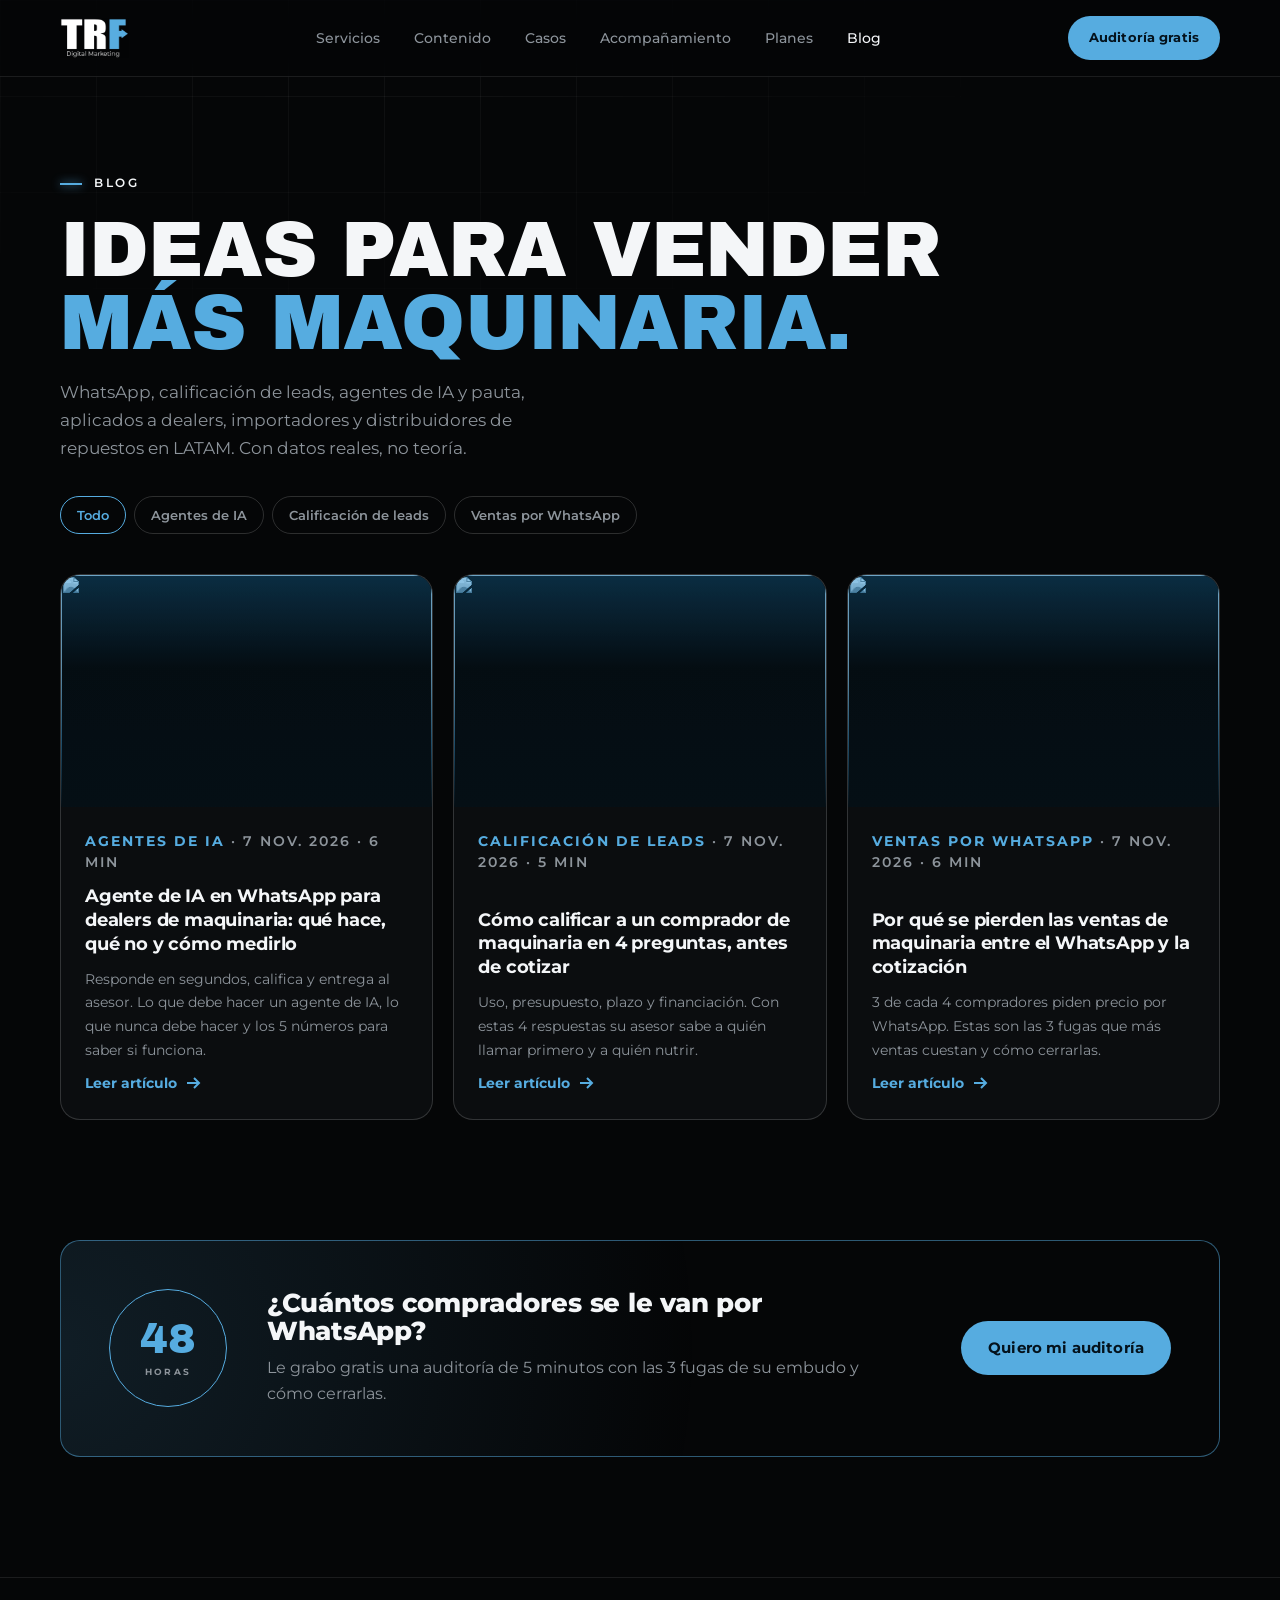
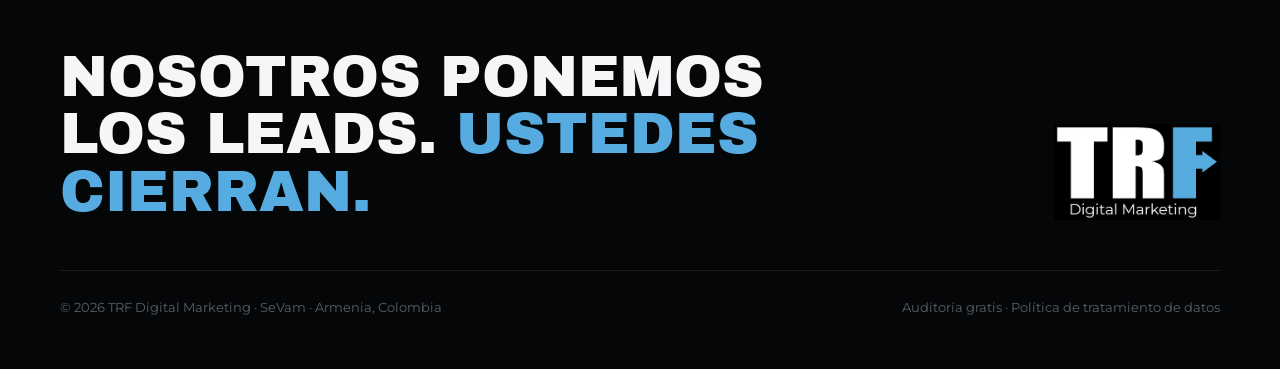
==== blog/index.html @ b4377247 "Lanzamiento web TRF Digital Marketing Sitio estático: inicio (servicios, contenido, casos, acompañam" ====
<!doctype html>
<html lang="es">
<head>
<meta charset="utf-8">
<meta name="viewport" content="width=device-width, initial-scale=1">
<meta name="color-scheme" content="dark">
<title>Blog · TRF Digital Marketing</title>
<meta name="description" content="Ideas prácticas para vender más maquinaria pesada, montacargas y repuestos en LATAM: WhatsApp, calificación de leads, agentes de IA, Meta y Google Ads.">
<meta property="og:title" content="Blog · TRF Digital Marketing">
<meta property="og:type" content="website">
<link rel="icon" href="../assets/logo-trf.png">
<link rel="preconnect" href="https://fonts.googleapis.com">
<link rel="preconnect" href="https://fonts.gstatic.com" crossorigin>
<link href="https://fonts.googleapis.com/css2?family=Archivo+Black&family=Montserrat:wght@400;500;600;700;800&display=swap" rel="stylesheet">
<link rel="stylesheet" href="../assets/site.css">
</head>
<body>

<header class="nav">
  <div class="wrap">
    <a class="logo" href="../" aria-label="TRF Digital Marketing, inicio"><img src="../assets/logo-trf.png" alt="TRF Digital Marketing" width="69" height="40"></a>
    <nav aria-label="Principal">
      <a href="../#servicios">Servicios</a><a href="../#contenido">Contenido</a><a href="../#casos">Casos</a><a href="../#acompanamiento">Acompañamiento</a><a href="../#planes">Planes</a><a href="./" aria-current="page" style="color:var(--ink)">Blog</a>
    </nav>
    <a class="btn btn-b" href="../#auditoria">Auditoría gratis</a>
  </div>
</header>

<main>
  <section class="page-head">
    <div class="wrap">
      <span class="eyebrow">Blog</span>
      <h1 class="display">Ideas para vender<br><span class="b">más maquinaria.</span></h1>
      <p class="lead">WhatsApp, calificación de leads, agentes de IA y pauta, aplicados a dealers, importadores y distribuidores de repuestos en LATAM. Con datos reales, no teoría.</p>
      <div class="pills" id="pills" role="group" aria-label="Filtrar por categoría"></div>
    </div>
  </section>
  <section style="padding-top:0">
    <div class="wrap">
      <div class="posts" id="posts-list" style="margin-top:0"><noscript><p class="empty">Active JavaScript para ver el listado.</p></noscript></div>
    </div>
  </section>
  <section style="padding-top:0">
    <div class="wrap">
      <div class="guar">
        <div class="seal">48<small>HORAS</small></div>
        <div><h3>¿Cuántos compradores se le van por WhatsApp?</h3><p>Le grabo gratis una auditoría de 5 minutos con las 3 fugas de su embudo y cómo cerrarlas.</p></div>
        <a class="btn btn-b" href="../#auditoria">Quiero mi auditoría</a>
      </div>
    </div>
  </section>
</main>

<footer class="foot">
  <div class="wrap">
    <div class="foot-top">
      <p class="claim">Nosotros ponemos los leads. <span class="b">Ustedes cierran.</span></p>
      <a class="foot-logo" href="../"><img src="../assets/logo-trf.png" alt="TRF Digital Marketing" width="166" height="96" loading="lazy"></a>
    </div>
    <div class="foot-bottom">
      <span>© 2026 TRF Digital Marketing · SeVam · Armenia, Colombia</span>
      <span><a href="../#auditoria">Auditoría gratis</a> · <a href="../#politica">Política de tratamiento de datos</a></span>
    </div>
  </div>
</footer>
<a class="btn btn-b sticky" href="../#auditoria">Auditoría gratis en 48 h</a>

<script src="../assets/posts.js"></script>
<script>
(function () {
  var list = document.getElementById("posts-list"), pills = document.getElementById("pills");
  var cats = ["Todo"].concat(TRF_POSTS.map(function (p) { return p.categoria; }).filter(function (c, i, a) { return a.indexOf(c) === i; }));
  var actual = new URLSearchParams(location.search).get("categoria") || "Todo";
  function pintar() {
    trfTarjetas(list, "", { categoria: actual === "Todo" ? "" : actual });
    pills.querySelectorAll("button").forEach(function (b) { b.setAttribute("aria-pressed", b.dataset.cat === actual ? "true" : "false"); });
  }
  cats.forEach(function (c) {
    var b = document.createElement("button"); b.type = "button"; b.textContent = c; b.dataset.cat = c;
    b.addEventListener("click", function () { actual = c; pintar(); });
    pills.appendChild(b);
  });
  pintar();
})();
</script>
</body>
</html>
---- assets/site.css ----
/* TRF Digital Marketing — estilos compartidos (inicio y blog) */
:root{
  --bg:#050607; --bg2:#0B0D0F; --glass:rgba(255,255,255,.035); --glass-2:rgba(255,255,255,.06);
  --line:rgba(255,255,255,.09); --line-2:rgba(255,255,255,.16);
  --ink:#F4F6F8; --muted:#8D949B; --dim:#59606A;
  --b:#56ACE0; --b2:#8FD0F7; --b-ink:#04121C; --b-glow:rgba(86,172,224,.28); --b-soft:rgba(86,172,224,.10);
  --max:1200px; --r:20px;
  --display:"Archivo Black",Impact,sans-serif; --font:Montserrat,system-ui,sans-serif;
}
*{box-sizing:border-box}
html{scroll-behavior:smooth;background:var(--bg)}
body{margin:0;background:var(--bg);color:var(--ink);font:400 16px/1.65 var(--font);-webkit-font-smoothing:antialiased;overflow-x:hidden}
body::before{content:"";position:fixed;inset:0;pointer-events:none;z-index:0;
  background-image:linear-gradient(var(--line) 1px,transparent 1px),linear-gradient(90deg,var(--line) 1px,transparent 1px);
  background-size:96px 96px;-webkit-mask-image:radial-gradient(ellipse 70% 55% at 30% 0%,#000 20%,transparent 75%);mask-image:radial-gradient(ellipse 70% 55% at 30% 0%,#000 20%,transparent 75%);opacity:.5}
header,main,footer{position:relative;z-index:1}
h1,h2,h3,h4{margin:0;line-height:1.05;letter-spacing:-.01em}
p{margin:0}
a{color:inherit;text-decoration:none}
img{max-width:100%;display:block}
.wrap{max-width:var(--max);margin:0 auto;padding:0 20px}
section{padding:120px 0}
.b{color:var(--b)} .g{color:var(--dim)}
.display{font-family:var(--display);font-weight:400;text-transform:uppercase;letter-spacing:-.01em;line-height:.95}
.eyebrow{display:inline-flex;align-items:center;gap:12px;font:600 .72rem/1 var(--font);letter-spacing:.22em;text-transform:uppercase;color:var(--ink)}
.eyebrow::before{content:"";width:22px;height:2px;background:var(--b);box-shadow:0 0 10px var(--b)}
h2.title{font:800 clamp(2.1rem,4.2vw,3.4rem)/1.05 var(--font);letter-spacing:-.03em;margin-top:18px}
.lead{color:var(--muted);font-size:1.05rem;max-width:520px}
.btn{display:inline-flex;align-items:center;gap:10px;min-height:54px;padding:0 26px;border-radius:999px;font:700 .92rem/1 var(--font);letter-spacing:.01em;cursor:pointer;border:1px solid transparent;transition:transform .2s,box-shadow .2s,background .2s,color .2s,border-color .2s}
.btn-b{background:var(--b);color:var(--b-ink)}
.btn-b:hover{transform:translateY(-2px);box-shadow:0 12px 36px var(--b-glow);background:var(--b2)}
.btn-line{border-color:var(--line-2);color:var(--ink)}
.btn-line:hover{border-color:var(--b);color:var(--b)}
.arrow{width:16px;height:16px;flex:none}
:focus-visible{outline:2px solid var(--b);outline-offset:3px}

/* nav */
.nav{position:sticky;top:0;z-index:40;backdrop-filter:blur(16px);-webkit-backdrop-filter:blur(16px);background:rgba(5,6,7,.72);border-bottom:1px solid var(--line)}
.nav .wrap{height:76px;display:flex;align-items:center;justify-content:space-between;gap:24px}
.logo img{height:40px;width:auto;mix-blend-mode:screen}
.nav nav{display:flex;gap:34px;font-size:.86rem;font-weight:500;color:var(--muted)}
.nav nav a:hover{color:var(--ink)}
.nav .btn{min-height:44px;padding:0 20px;font-size:.84rem}

/* hero */
.hero{position:relative;min-height:calc(100vh - 76px);display:flex;align-items:center;padding:80px 0 90px;overflow:hidden}
.hero-photo{position:absolute;inset:0 0 0 38%;z-index:0}
.hero-photo img{width:100%;height:100%;object-fit:cover;object-position:62% 60%;filter:grayscale(1) contrast(1.15) brightness(.8)}
.hero-photo::before{content:"";position:absolute;inset:0;background:var(--b);mix-blend-mode:color;opacity:.6;z-index:1}
.hero-photo::after{z-index:2}
.hero-photo::after{content:"";position:absolute;inset:0;background:linear-gradient(90deg,var(--bg) 0%,rgba(5,6,7,.85) 22%,rgba(5,6,7,.25) 60%,rgba(5,6,7,.55) 100%),linear-gradient(0deg,var(--bg) 0%,transparent 35%)}
.hero .wrap{position:relative;z-index:1;width:100%}
.hero h1{font-size:clamp(2.5rem,5.4vw,5rem);margin:26px 0 30px;max-width:980px}
.hero h1 .b{text-shadow:0 0 40px rgba(86,172,224,.25)}
.hero .lead{max-width:540px;font-size:1.08rem;color:#A9B0B6}
.ctas{display:flex;flex-wrap:wrap;gap:12px;margin-top:34px;align-items:center}
.hero-cards{position:absolute;right:20px;bottom:0;display:grid;gap:12px;width:300px}
.glass{background:rgba(12,14,16,.72);border:1px solid var(--line-2);border-radius:18px;backdrop-filter:blur(14px);-webkit-backdrop-filter:blur(14px)}
.chat{padding:16px;display:grid;gap:8px;font-size:.78rem}
.chat-head{display:flex;align-items:center;gap:10px;padding-bottom:10px;border-bottom:1px solid var(--line)}
.dot-live{width:8px;height:8px;border-radius:50%;background:#3DDC84;box-shadow:0 0 10px #3DDC84}
.chat-head b{font-size:.8rem} .chat-head small{color:var(--muted);margin-left:auto;font-size:.68rem}
.msg{max-width:88%;padding:8px 11px;border-radius:12px;line-height:1.4}
.msg.in{background:#1A1D20;justify-self:start;border-bottom-left-radius:4px}
.msg.out{background:#0F2A3B;color:#DDF0FC;justify-self:end;border-bottom-right-radius:4px}
.js .msg,.js .score{opacity:0;transform:translateY(6px);transition:opacity .45s,transform .45s}
.js .msg.show,.js .score.show{opacity:1;transform:none}
.score{display:flex;justify-content:space-between;align-items:center;padding:12px 14px;border-radius:12px;background:var(--b);color:var(--b-ink);font-weight:700;font-size:.72rem;letter-spacing:.06em}
.score b{font:400 1.3rem/1 var(--display)}
.scroll-hint{position:absolute;left:50%;bottom:22px;transform:translateX(-50%);font-size:.68rem;letter-spacing:.24em;color:var(--dim);z-index:1}

/* ticker */
.ticker{border-top:1px solid var(--line);border-bottom:1px solid var(--line);overflow:hidden;padding:22px 0;background:var(--bg)}
.ticker-track{display:flex;gap:48px;width:max-content;animation:tick 40s linear infinite;font:400 1.05rem/1 var(--display);text-transform:uppercase;color:var(--dim);white-space:nowrap}
.ticker-track span{display:inline-flex;align-items:center;gap:48px}
.ticker-track span::after{content:"";width:8px;height:8px;background:var(--b);transform:rotate(45deg)}
@keyframes tick{to{transform:translateX(-50%)}}

/* stats */
.stats{display:grid;grid-template-columns:repeat(4,1fr);border-left:1px solid var(--line)}
.stat{padding:38px 28px;border-right:1px solid var(--line)}
.stat b{display:block;font:400 clamp(2.4rem,4.4vw,3.6rem)/1 var(--display);color:var(--ink)}
.stat b em{font-style:normal;color:var(--b)}
.stat>span{display:block;margin-top:14px;color:var(--muted);font-size:.9rem;max-width:220px}
.stat b{white-space:nowrap}
.stat small{display:block;margin-top:6px;color:var(--dim);font-size:.72rem;letter-spacing:.08em;text-transform:uppercase}

/* deal */
.deal{display:grid;grid-template-columns:1fr auto 1fr;gap:0;align-items:stretch;margin-top:60px}
.side{padding:44px 40px;border:1px solid var(--line-2);border-radius:var(--r);background:var(--glass)}
.side.us{background:linear-gradient(160deg,rgba(86,172,224,.14),rgba(86,172,224,.02) 60%);border-color:rgba(86,172,224,.45)}
.side .who{font:400 clamp(2rem,3.6vw,2.8rem)/1 var(--display);text-transform:uppercase}
.side.us .who{color:var(--b)}
.side p.sub{color:var(--muted);margin:10px 0 26px}
.side ol{list-style:none;margin:0;padding:0;counter-reset:s}
.side li{display:flex;gap:16px;align-items:baseline;padding:14px 0;border-top:1px solid var(--line);font-weight:500}
.side li::before{counter-increment:s;content:"0" counter(s);font:700 .78rem var(--font);color:var(--b);min-width:22px}
.side li span{color:var(--muted);font-weight:400;font-size:.88rem;margin-left:auto;text-align:right}
.handoff{display:grid;place-items:center;padding:0 18px}
.handoff svg{width:74px;height:74px;filter:drop-shadow(0 0 16px var(--b-glow))}

/* cases */
.cases{display:grid;grid-template-columns:repeat(3,1fr);gap:20px;margin-top:60px}
.case{border:1px solid var(--line-2);border-radius:var(--r);overflow:hidden;background:var(--bg2);display:flex;flex-direction:column;transition:border-color .3s,transform .3s}
.case:hover{border-color:rgba(86,172,224,.6);transform:translateY(-4px)}
.ph{position:relative;aspect-ratio:4/3;overflow:hidden;background:#0A0C0E}
.ph img{width:100%;height:100%;object-fit:cover;filter:grayscale(1) contrast(1.15) brightness(.75);transition:transform 1.2s ease}
.ph::after{content:"";position:absolute;inset:0;background:linear-gradient(180deg,rgba(86,172,224,.18),rgba(5,6,7,.15) 40%,var(--bg2) 100%);mix-blend-mode:normal}
.ph::before{content:"";position:absolute;inset:0;background:var(--b);mix-blend-mode:color;opacity:.55;z-index:1}
.case:hover .ph img{transform:scale(1.05)}
.ph .tag{position:absolute;left:16px;top:16px;z-index:2;font:700 .66rem var(--font);letter-spacing:.16em;text-transform:uppercase;background:rgba(5,6,7,.7);border:1px solid var(--line-2);padding:7px 10px;border-radius:999px;backdrop-filter:blur(8px)}
.case-body{padding:26px 26px 30px;display:flex;flex-direction:column;gap:14px;flex:1}
.case-body h3{font:700 1.2rem/1.25 var(--font)}
.case-body p{color:var(--muted);font-size:.9rem}
.metrics{display:grid;grid-template-columns:1fr 1fr;gap:10px;margin-top:auto;padding-top:10px}
.metric{padding:14px;border-radius:14px;background:var(--glass-2);border:1px solid var(--line)}
.metric b{display:block;font:400 clamp(1.25rem,1.9vw,1.6rem)/1 var(--display);color:var(--b);white-space:nowrap}
.metric small{display:block;margin-top:6px;font-size:.72rem;color:var(--muted);line-height:1.35}
.cases-note{margin-top:22px;font-size:.78rem;color:var(--dim)}

/* banner photo */
.band{position:relative;height:62vh;min-height:380px;overflow:hidden;display:flex;align-items:flex-end}
.band img{position:absolute;inset:0;width:100%;height:100%;object-fit:cover;filter:grayscale(1) contrast(1.2) brightness(.55)}
.band::before{content:"";position:absolute;inset:0;background:var(--b);mix-blend-mode:color;opacity:.5;z-index:1}
.band::after{content:"";position:absolute;inset:0;background:linear-gradient(180deg,var(--bg),transparent 30%,transparent 55%,var(--bg));z-index:1}
.band .wrap{position:relative;z-index:2;width:100%;padding-bottom:70px}
.band p{font:400 clamp(2rem,5.4vw,4.4rem)/1 var(--display);text-transform:uppercase;max-width:980px}

/* results chart */
.results{display:grid;grid-template-columns:1.1fr .9fr;gap:60px;align-items:center}
.viz{position:relative;height:430px}
.viz svg{position:absolute;inset:0;width:100%;height:100%;overflow:visible}
.curve{fill:none;stroke:var(--b);stroke-width:2.5;filter:drop-shadow(0 0 8px var(--b-glow))}
.js .curve{stroke-dasharray:900;stroke-dashoffset:900;transition:stroke-dashoffset 2.2s ease}
.js .viz.in .curve{stroke-dashoffset:0}
.area{fill:url(#fade)}
.node{fill:var(--bg);stroke:var(--b);stroke-width:2}
.yr{fill:var(--dim);font:500 12px var(--font)}
.pv{fill:var(--ink);font:700 13px var(--font)}
.float{position:absolute;padding:16px 18px;min-width:190px}
.float b{display:block;font:400 1.5rem/1 var(--display);color:var(--b)}
.float small{display:block;color:var(--muted);font-size:.78rem;margin-top:8px}
.f1{left:0;top:10%} .f2{right:0;top:0}
.note{font-size:.74rem;color:var(--dim);margin-top:22px}

/* testimonials */
.testi{display:grid;grid-template-columns:repeat(3,1fr);gap:20px;margin-top:60px}
.quote{padding:34px;display:flex;flex-direction:column;gap:22px;position:relative}
.quote::before{content:"“";font:400 5rem/0.6 var(--display);color:var(--b);height:34px}
.quote p{font-size:1.02rem;line-height:1.6;color:#D3D8DC}
.quote footer{margin-top:auto;display:flex;align-items:center;gap:12px;padding-top:18px;border-top:1px solid var(--line)}
.quote .av{width:42px;height:42px;border-radius:50%;background:var(--b-soft);border:1px solid rgba(86,172,224,.4);display:grid;place-items:center;font:700 .8rem var(--font);color:var(--b)}
.quote footer b{display:block;font-size:.9rem} .quote footer small{color:var(--muted);font-size:.78rem}
.draft{position:absolute;right:16px;top:16px;font:700 .6rem var(--font);letter-spacing:.14em;background:#FFB020;color:#1A1200;padding:5px 8px;border-radius:6px}
#testimonios[hidden]{display:none}

/* motor */
.steps{display:grid;grid-template-columns:repeat(8,1fr);margin-top:60px;border-top:1px solid var(--line)}
.s{padding:26px 16px 0 0;position:relative}
.s::before{content:"";position:absolute;top:-5px;left:0;width:9px;height:9px;border-radius:50%;background:var(--bg);border:2px solid var(--b)}
.s:nth-child(-n+2)::before,.s:nth-child(n+8)::before{background:var(--b)}
.s .k{font:700 .74rem var(--font);color:var(--dim);letter-spacing:.1em}
.s h3{font:700 1.02rem var(--font);margin:12px 0 6px}
.s p{color:var(--muted);font-size:.82rem;line-height:1.5}
.s .owner{display:inline-block;margin-top:12px;font:700 .58rem var(--font);letter-spacing:.14em;text-transform:uppercase;padding:4px 7px;border-radius:5px;background:var(--b-soft);color:var(--b)}
.s .owner.them{background:var(--glass-2);color:var(--muted)}

/* plans */
.plans{display:grid;grid-template-columns:repeat(3,1fr);gap:18px;margin-top:60px}
.plan{padding:36px 30px;border-radius:var(--r);border:1px solid var(--line-2);background:var(--glass);display:flex;flex-direction:column}
.plan.on{border-color:var(--b);box-shadow:0 0 0 1px var(--b),0 30px 70px rgba(86,172,224,.10);background:linear-gradient(180deg,rgba(86,172,224,.08),transparent 50%)}
.plan .tag2{align-self:flex-start;font:700 .62rem var(--font);letter-spacing:.16em;text-transform:uppercase;color:var(--b-ink);background:var(--b);padding:6px 10px;border-radius:999px;margin-bottom:18px}
.plan h3{font:400 1.6rem/1 var(--display);text-transform:uppercase}
.plan .for{color:var(--muted);font-size:.88rem;margin:10px 0 22px}
.plan ul{list-style:none;padding:0;margin:0 0 30px;flex:1}
.plan li{padding:11px 0 11px 22px;border-top:1px solid var(--line);font-size:.9rem;position:relative}
.plan li::before{content:"";position:absolute;left:0;top:19px;width:8px;height:8px;border-radius:50%;border:1.5px solid var(--b)}
.plan .btn{justify-content:center}
.fine{margin-top:22px;color:var(--dim);font-size:.82rem}

/* guarantee */
.guar{padding:48px;border-radius:var(--r);border:1px solid rgba(86,172,224,.5);display:grid;grid-template-columns:auto 1fr auto;gap:40px;align-items:center;background:radial-gradient(circle at 0 50%,rgba(86,172,224,.14),transparent 55%)}
.seal{width:118px;height:118px;border-radius:50%;border:1px solid var(--b);display:grid;place-items:center;align-content:center;text-align:center;font:400 2.6rem/1 var(--display);color:var(--b)}
.seal small{display:block;font:700 .58rem var(--font);letter-spacing:.24em;color:var(--muted);margin-top:6px}
.guar h3{font:800 1.6rem/1.1 var(--font);margin-bottom:10px}
.guar p{color:var(--muted);max-width:620px}

/* form */
.form-grid{display:grid;grid-template-columns:.95fr 1.05fr;gap:64px;align-items:start}
.checks{list-style:none;padding:0;margin:30px 0 0;counter-reset:c}
.checks li{display:flex;gap:16px;padding:16px 0;border-top:1px solid var(--line);color:var(--muted)}
.checks li::before{counter-increment:c;content:"0" counter(c);font:700 .82rem var(--font);color:var(--b);min-width:24px}
form{padding:34px;display:grid;grid-template-columns:1fr 1fr;gap:16px}
.field{display:flex;flex-direction:column;gap:8px}
label{font-size:.78rem;color:var(--muted);font-weight:600}
input,select{font:inherit;font-size:16px;min-height:52px;padding:0 14px;border-radius:12px;border:1px solid var(--line-2);background:#0A0C0E;color:var(--ink);appearance:none;-webkit-appearance:none;width:100%}
select{background-image:linear-gradient(45deg,transparent 50%,var(--muted) 50%),linear-gradient(135deg,var(--muted) 50%,transparent 50%);background-position:calc(100% - 20px) 23px,calc(100% - 15px) 23px;background-size:5px 5px;background-repeat:no-repeat}
input:focus,select:focus{border-color:var(--b);outline:none;box-shadow:0 0 0 3px rgba(86,172,224,.18)}
.consent{grid-column:1/-1;display:flex;gap:12px;align-items:flex-start;font-size:.78rem;color:var(--muted);font-weight:500}
.consent input{appearance:auto;-webkit-appearance:auto;min-height:0;width:18px;height:18px;accent-color:var(--b);margin-top:2px;flex:none}
.consent a{color:var(--ink);text-decoration:underline}
form .btn{grid-column:1/-1;justify-content:center;min-height:58px}
.form-msg{grid-column:1/-1;font-size:.78rem;color:var(--dim)}

/* faq */
.faq-grid{display:grid;grid-template-columns:.8fr 1.2fr;gap:64px}
details{border-top:1px solid var(--line);padding:22px 0}
details:last-child{border-bottom:1px solid var(--line)}
summary{cursor:pointer;list-style:none;display:flex;justify-content:space-between;gap:20px;font:700 1rem/1.4 var(--font)}
summary::-webkit-details-marker{display:none}
summary::after{content:"";flex:none;width:28px;height:28px;border-radius:50%;border:1px solid var(--line-2);background:linear-gradient(var(--b),var(--b)) center/10px 1.5px no-repeat,linear-gradient(var(--b),var(--b)) center/1.5px 10px no-repeat;transition:transform .25s}
details[open] summary::after{transform:rotate(45deg)}
details p{color:var(--muted);margin-top:12px;max-width:620px}

/* footer */
.foot{border-top:1px solid var(--line);padding:70px 0 50px}
.foot-top{display:flex;justify-content:space-between;align-items:flex-end;gap:30px;flex-wrap:wrap;padding-bottom:50px;border-bottom:1px solid var(--line)}
.foot-top .claim{font:400 clamp(1.8rem,4.6vw,3.6rem)/1 var(--display);text-transform:uppercase;max-width:760px}
.foot-logo img{height:96px;width:auto;mix-blend-mode:screen}
.foot-bottom{display:flex;justify-content:space-between;gap:16px;flex-wrap:wrap;padding-top:26px;color:var(--dim);font-size:.82rem}
.foot-bottom a:hover{color:var(--b)}
.sticky{display:none}

/* reveal */
.js .rv{opacity:0;transform:translateY(26px);transition:opacity .9s ease,transform .9s ease}
.js .rv.in{opacity:1;transform:none}

@media (max-width:1080px){
  .hero-cards{display:none}
  .hero-photo{inset:0}
  .hero-photo::after{background:linear-gradient(90deg,rgba(5,6,7,.92),rgba(5,6,7,.55)),linear-gradient(0deg,var(--bg),transparent 40%)}
  .stats{grid-template-columns:1fr 1fr}
  .stat{border-bottom:1px solid var(--line)}
  .deal{grid-template-columns:1fr}
  .handoff{padding:18px 0} .handoff svg{transform:rotate(90deg)}
  .cases,.testi,.plans{grid-template-columns:1fr 1fr}
  .results,.form-grid,.faq-grid{grid-template-columns:1fr}
  .steps{grid-template-columns:repeat(4,1fr);row-gap:40px}
  .nav nav{display:none}
}
@media (max-width:640px){
  section{padding:80px 0}
  .hero{min-height:auto;padding:70px 0 80px}
  .stats,.cases,.testi,.plans{grid-template-columns:1fr}
  .stat{padding:28px 20px}
  .side{padding:30px 22px}
  .side li{flex-wrap:wrap} .side li span{margin-left:38px;text-align:left;width:100%}
  .steps{grid-template-columns:1fr 1fr}
  .viz{height:360px}
  .float{min-width:0;padding:12px 14px}
  .guar{grid-template-columns:1fr;padding:30px;gap:24px}
  form{grid-template-columns:1fr;padding:22px}
  .nav .btn{display:none}
  .logo img{height:34px}
  .foot-logo img{height:70px}
  .sticky{display:flex;position:fixed;left:16px;right:16px;bottom:16px;z-index:50;justify-content:center;box-shadow:0 10px 30px rgba(0,0,0,.6)}
  .foot{padding-bottom:110px}
}
@media (prefers-reduced-motion:reduce){
  *,*::before,*::after{animation:none!important;transition:none!important}
  .js .rv,.js .msg,.js .score{opacity:1;transform:none}
  .js .curve{stroke-dashoffset:0}
}

/* =================== BLOG =================== */
.posts{display:grid;grid-template-columns:repeat(3,1fr);gap:20px;margin-top:56px}
.pcard{border:1px solid var(--line-2);border-radius:var(--r);overflow:hidden;background:var(--bg2);display:flex;flex-direction:column;transition:border-color .3s,transform .3s}
.pcard:hover{border-color:rgba(86,172,224,.6);transform:translateY(-4px)}
.pcard:hover .ph img{transform:scale(1.05)}
.pcard .ph{aspect-ratio:16/10;display:block}
.pcard-body{padding:24px 24px 28px;display:flex;flex-direction:column;gap:12px;flex:1}
.pmeta{font:600 .7rem/1.4 var(--font);letter-spacing:.14em;text-transform:uppercase;color:var(--dim)}
.pmeta b{color:var(--b);font-weight:700}
.pcard h3{font:700 1.15rem/1.3 var(--font)}
.pcard h3 a:hover{color:var(--b)}
.pcard p{color:var(--muted);font-size:.9rem;flex:1}
.plink{display:inline-flex;align-items:center;gap:8px;font:700 .85rem var(--font);color:var(--b)}
.blog-head-row{display:flex;justify-content:space-between;align-items:flex-end;gap:24px;flex-wrap:wrap}
.page-head{padding:90px 0 40px}
.page-head h1{font-size:clamp(2.6rem,6vw,4.8rem);margin:22px 0 18px}
.pills{display:flex;flex-wrap:wrap;gap:8px;margin-top:34px}
.pills button{font:600 .82rem var(--font);color:var(--muted);background:transparent;border:1px solid var(--line-2);border-radius:999px;padding:10px 16px;cursor:pointer;transition:border-color .2s,color .2s}
.pills button:hover,.pills button[aria-pressed="true"]{border-color:var(--b);color:var(--b)}
.empty{color:var(--muted);padding:40px 0}

/* Artículo */
.crumbs{font-size:.8rem;color:var(--dim);display:flex;gap:8px;flex-wrap:wrap}
.crumbs a:hover{color:var(--b)}
.art-head{padding:80px 0 40px}
.art-head .wrap,.art-body,.art-foot{max-width:800px}
.art-head .pmeta{margin:28px 0 18px}
.art-title{font:800 clamp(2.1rem,4.6vw,3.6rem)/1.08 var(--font);letter-spacing:-.03em}
.art-lead{margin-top:22px;font-size:1.15rem;line-height:1.6;color:#AEB5BB}
.art-author{display:flex;align-items:center;gap:12px;margin-top:30px;padding-top:24px;border-top:1px solid var(--line)}
.art-author .av{width:44px;height:44px;border-radius:50%;background:var(--b-soft);border:1px solid rgba(86,172,224,.45);display:grid;place-items:center;font:700 .8rem var(--font);color:var(--b)}
.art-author b{display:block;font-size:.92rem} .art-author small{color:var(--muted);font-size:.8rem}
.art-img{max-width:1100px;margin:0 auto 60px;padding:0 20px}
.art-img .ph{aspect-ratio:21/9;border-radius:var(--r)}
.art-img .ph::after{background:linear-gradient(180deg,rgba(86,172,224,.12),rgba(5,6,7,.1) 50%,rgba(5,6,7,.5))}
.prose{font-size:1.06rem;line-height:1.8;color:#C6CCD1}
.prose>*+*{margin-top:1.15em}
.prose h2{font:800 1.65rem/1.2 var(--font);color:var(--ink);margin-top:2.1em;letter-spacing:-.02em}
.prose h3{font:700 1.2rem/1.3 var(--font);color:var(--ink);margin-top:1.6em}
.prose strong{color:var(--ink)}
.prose a{color:var(--b);text-decoration:underline;text-underline-offset:3px}
.prose ul,.prose ol{padding-left:1.3em}
.prose li+li{margin-top:.5em}
.prose li::marker{color:var(--b);font-weight:700}
.prose blockquote{margin:1.8em 0;padding:4px 0 4px 22px;border-left:3px solid var(--b);font:700 1.25rem/1.45 var(--font);color:var(--ink)}
.prose table{width:100%;border-collapse:collapse;font-size:.92rem;display:block;overflow-x:auto}
.prose th{text-align:left;color:var(--ink);font-weight:700;border-bottom:1px solid var(--line-2);padding:12px 10px;white-space:nowrap}
.prose td{border-bottom:1px solid var(--line);padding:12px 10px;vertical-align:top}
.callout{padding:24px 26px;border-radius:16px;border:1px solid rgba(86,172,224,.4);background:linear-gradient(160deg,rgba(86,172,224,.12),rgba(86,172,224,.02))}
.callout .k{display:block;font:400 2.2rem/1 var(--display);color:var(--b);margin-bottom:8px}
.callout p{margin:0;color:#C6CCD1}
.art-cta{margin:70px 0 40px;padding:36px;border-radius:var(--r);border:1px solid rgba(86,172,224,.5);display:flex;justify-content:space-between;align-items:center;gap:24px;flex-wrap:wrap;background:radial-gradient(circle at 0 50%,rgba(86,172,224,.14),transparent 60%)}
.art-cta h3{font:800 1.35rem/1.2 var(--font);margin-bottom:6px}
.art-cta p{color:var(--muted)}
.share{display:flex;align-items:center;gap:10px;flex-wrap:wrap;padding:24px 0 10px;border-top:1px solid var(--line);font-size:.85rem;color:var(--dim)}
.share a,.share button{font:600 .82rem var(--font);color:var(--ink);background:transparent;border:1px solid var(--line-2);border-radius:999px;padding:9px 14px;cursor:pointer}
.share a:hover,.share button:hover{border-color:var(--b);color:var(--b)}
.art-related{padding-top:40px}

@media (max-width:1080px){.posts{grid-template-columns:1fr 1fr}}
@media (max-width:640px){
  .posts{grid-template-columns:1fr}
  .page-head,.art-head{padding-top:56px}
  .art-img{padding:0 16px;margin-bottom:40px}
  .art-img .ph{aspect-ratio:4/3}
  .art-cta{padding:26px}
}

/* =================== SERVICIOS =================== */
.services{display:grid;grid-template-columns:repeat(3,1fr);gap:18px;margin-top:56px}
.svc{position:relative;padding:32px 30px;border-radius:var(--r);border:1px solid var(--line-2);background:var(--glass);display:flex;flex-direction:column;gap:12px;transition:border-color .3s,transform .3s}
.svc:hover{border-color:rgba(86,172,224,.6);transform:translateY(-3px)}
.svc-wide{grid-column:span 2;background:linear-gradient(150deg,rgba(86,172,224,.14),rgba(86,172,224,.02) 55%);border-color:rgba(86,172,224,.45)}
.svc-hl{border-color:rgba(86,172,224,.45)}
.svc-span2{grid-column:span 2}
.svc-ico{width:48px;height:48px;border-radius:14px;display:grid;place-items:center;background:var(--b-soft);border:1px solid rgba(86,172,224,.35);color:var(--b);margin-bottom:6px}
.svc-ico svg{width:24px;height:24px}
.svc-tag{font:700 .66rem var(--font);letter-spacing:.18em;text-transform:uppercase;color:var(--b)}
.svc h3{font:700 1.2rem/1.3 var(--font)}
.svc p{color:var(--muted);font-size:.92rem}
.svc-list{list-style:none;margin:8px 0 0;padding:0;display:grid;grid-template-columns:repeat(3,1fr);gap:12px}
.svc-list li{padding:16px;border-radius:14px;background:rgba(5,6,7,.45);border:1px solid var(--line);font-size:.84rem;color:var(--muted);line-height:1.5}
.svc-list b{display:block;font:400 1.35rem/1 var(--display);color:var(--ink);margin-bottom:8px}

/* =================== ACOMPAÑAMIENTO =================== */
.journey{list-style:none;margin:56px 0 0;padding:0;display:grid;grid-template-columns:repeat(4,1fr);gap:0;counter-reset:j;border-top:1px solid var(--line-2)}
.journey li{position:relative;padding:34px 26px 10px 0;counter-increment:j}
.journey li::before{content:"";position:absolute;top:-6px;left:0;width:11px;height:11px;border-radius:50%;background:var(--bg);border:2px solid var(--b)}
.journey li.j-hl::before{background:var(--b);box-shadow:0 0 14px var(--b)}
.journey li::after{content:"0" counter(j);position:absolute;top:22px;right:26px;font:400 3rem/1 var(--display);color:rgba(255,255,255,.05)}
.j-when{display:inline-block;font:700 .64rem var(--font);letter-spacing:.16em;text-transform:uppercase;padding:6px 10px;border-radius:999px;background:var(--glass-2);color:var(--muted);border:1px solid var(--line)}
.j-hl .j-when{background:var(--b);color:var(--b-ink);border-color:var(--b)}
.journey h3{font:700 1.15rem/1.25 var(--font);margin:18px 0 10px}
.journey p{color:var(--muted);font-size:.9rem}

@media (max-width:1080px){
  .services{grid-template-columns:1fr 1fr}
  .svc-wide,.svc-span2{grid-column:1/-1}
  .journey{grid-template-columns:1fr 1fr;row-gap:30px}
}
@media (max-width:640px){
  .services,.svc-list{grid-template-columns:1fr}
  .svc-wide,.svc-span2{grid-column:auto}
  .journey{grid-template-columns:1fr;border-top:0;border-left:1px solid var(--line-2);row-gap:0;margin-left:6px}
  .journey li{padding:0 0 34px 26px}
  .journey li::before{top:2px;left:-6px}
  .journey li::after{top:0;right:0;font-size:2.2rem}
  .journey h3{margin-top:14px}
}

/* =================== CONTENIDO QUE VENDE =================== */
.minds{display:grid;grid-template-columns:repeat(4,1fr);gap:16px;margin-top:56px}
.mind{padding:30px 26px;border-radius:var(--r);border:1px solid var(--line-2);background:var(--glass);display:flex;flex-direction:column;gap:16px}
.mind-hl{border-color:rgba(86,172,224,.55);background:linear-gradient(165deg,rgba(86,172,224,.16),rgba(86,172,224,.02) 60%)}
.think{font:800 1.18rem/1.3 var(--font);color:var(--ink);letter-spacing:-.01em}
.mind dl{margin:auto 0 0;display:grid;gap:6px}
.mind dt{font:700 .66rem var(--font);letter-spacing:.14em;text-transform:uppercase;color:var(--dim);margin-top:10px}
.mind dd{margin:0;color:var(--muted);font-size:.88rem;line-height:1.55}
.sub-title{font:800 1.5rem/1.2 var(--font);letter-spacing:-.02em}
.process{list-style:none;margin:28px 0 0;padding:0;display:grid;grid-template-columns:repeat(4,1fr);gap:16px}
.process li{padding:26px 24px;border-radius:18px;border:1px solid var(--line);background:var(--bg2);position:relative}
.process li.p-hl{background:var(--b);border-color:var(--b);color:var(--b-ink)}
.p-n{display:block;font:400 2.4rem/1 var(--display);color:var(--b);margin-bottom:18px}
.p-hl .p-n{color:var(--b-ink)}
.process h4{font:700 1.02rem/1.3 var(--font);margin-bottom:8px}
.process p{font-size:.86rem;color:var(--muted);line-height:1.55}
.process .p-hl p{color:rgba(4,18,28,.78)}
.sector{margin-top:60px;padding:26px 28px;border:1px dashed var(--line-2);border-radius:var(--r);display:flex;align-items:center;gap:24px;flex-wrap:wrap}
.sector-label{font:700 .7rem var(--font);letter-spacing:.18em;text-transform:uppercase;color:var(--b);flex:none}
.sector ul{list-style:none;margin:0;padding:0;display:flex;flex-wrap:wrap;gap:8px}
.sector li{padding:9px 14px;border:1px solid var(--line-2);border-radius:999px;font-size:.84rem;font-weight:500;color:var(--ink)}

@media (max-width:1080px){.minds,.process{grid-template-columns:1fr 1fr}}
@media (max-width:640px){.minds,.process{grid-template-columns:1fr}.sector{padding:22px}}

/* Franja de frase */
.band-quote{margin-bottom:110px;align-items:center}
.band-quote .wrap{padding-bottom:0}
.band-sub{display:block;margin-top:24px;max-width:560px;color:#B9C1C7;font-size:1.05rem;line-height:1.6}
@media (max-width:640px){.band-quote{margin-bottom:70px}.band-sub{font-size:.95rem}}
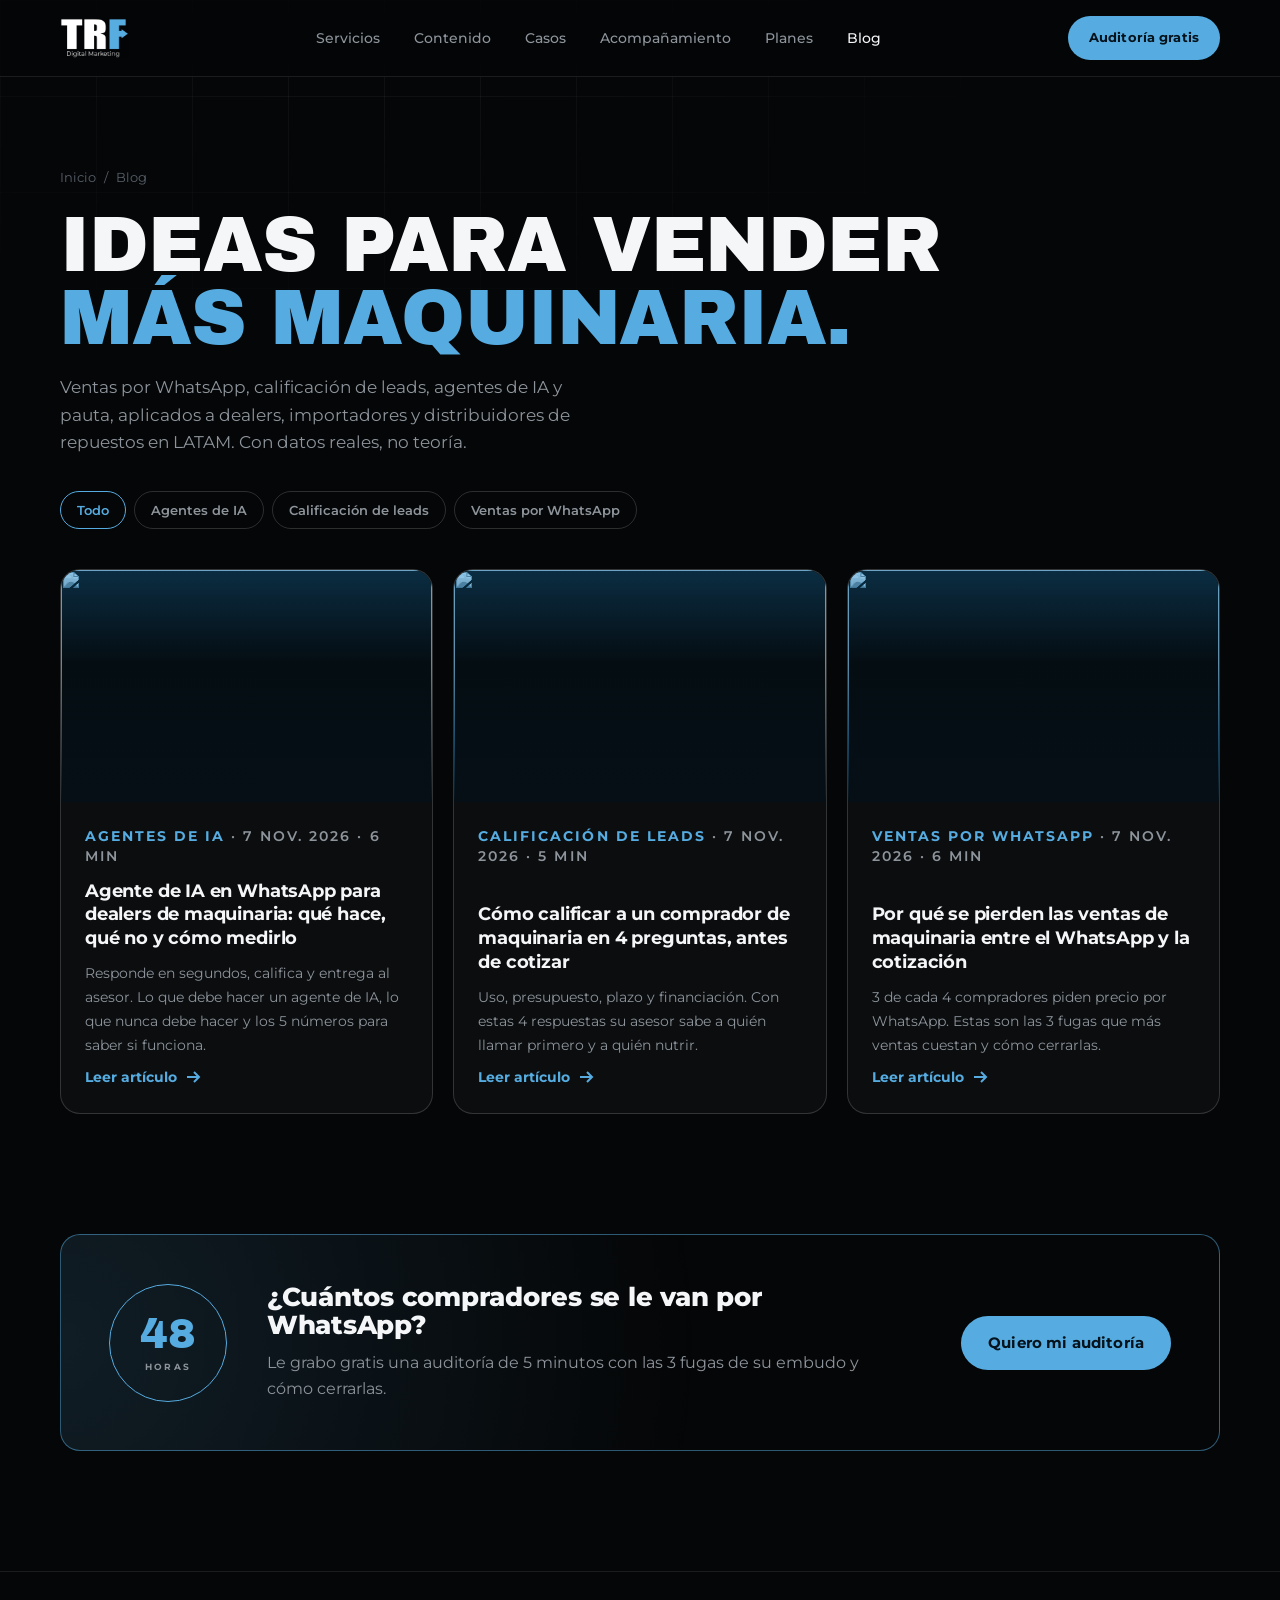
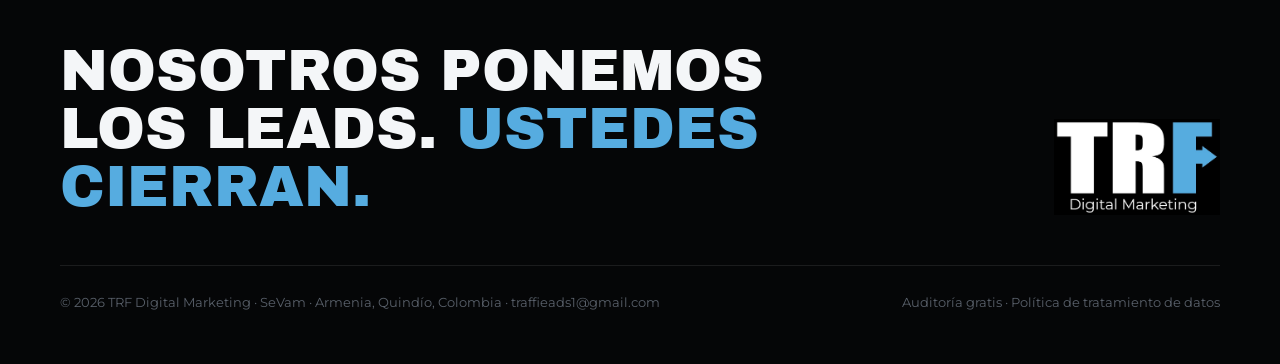
==== commit b3a48502: "SEO, GEO y AEO: metadatos, datos estructurados, blog estático y cinta de equipos - Títulos, descripc" ====
--- a/blog/index.html
+++ b/blog/index.html
@@ -4,15 +4,29 @@
 <meta charset="utf-8">
 <meta name="viewport" content="width=device-width, initial-scale=1">
 <meta name="color-scheme" content="dark">
-<title>Blog · TRF Digital Marketing</title>
-<meta name="description" content="Ideas prácticas para vender más maquinaria pesada, montacargas y repuestos en LATAM: WhatsApp, calificación de leads, agentes de IA, Meta y Google Ads.">
-<meta property="og:title" content="Blog · TRF Digital Marketing">
+<title>Blog de marketing para maquinaria y repuestos | TRF</title>
+<meta name="description" content="Ideas para vender más maquinaria pesada, montacargas y repuestos en LATAM: ventas por WhatsApp, calificación de leads, agentes de IA, Google y Meta Ads.">
+<link rel="canonical" href="https://trf-digital-marketing.vercel.app/blog/">
+<meta name="robots" content="index, follow, max-image-preview:large">
+<meta property="og:site_name" content="TRF Digital Marketing">
+<meta property="og:locale" content="es_CO">
+<meta property="og:url" content="https://trf-digital-marketing.vercel.app/blog/">
+<meta property="og:title" content="Blog de marketing para maquinaria y repuestos | TRF">
+<meta property="og:description" content="Ventas por WhatsApp, calificación de leads, agentes de IA y pauta para dealers de maquinaria en LATAM.">
 <meta property="og:type" content="website">
+<meta property="og:image" content="https://images.unsplash.com/photo-1637669886956-bf0e1cc4f0d3?w=1200&h=630&q=75&auto=format&fit=crop">
+<meta name="twitter:card" content="summary_large_image">
 <link rel="icon" href="../assets/logo-trf.png">
 <link rel="preconnect" href="https://fonts.googleapis.com">
 <link rel="preconnect" href="https://fonts.gstatic.com" crossorigin>
 <link href="https://fonts.googleapis.com/css2?family=Archivo+Black&family=Montserrat:wght@400;500;600;700;800&display=swap" rel="stylesheet">
 <link rel="stylesheet" href="../assets/site.css">
+<script type="application/ld+json">
+{"@context":"https://schema.org","@graph":[
+{"@type":"Blog","@id":"https://trf-digital-marketing.vercel.app/blog/#blog","url":"https://trf-digital-marketing.vercel.app/blog/","name":"Blog de TRF Digital Marketing","description":"Marketing y ventas para empresas de maquinaria pesada, montacargas, agrícola y repuestos en LATAM.","inLanguage":"es","publisher":{"@type":"Organization","name":"TRF Digital Marketing","url":"https://trf-digital-marketing.vercel.app/","logo":"https://trf-digital-marketing.vercel.app/assets/logo-trf.png"}},
+{"@type":"BreadcrumbList","itemListElement":[{"@type":"ListItem","position":1,"name":"Inicio","item":"https://trf-digital-marketing.vercel.app/"},{"@type":"ListItem","position":2,"name":"Blog","item":"https://trf-digital-marketing.vercel.app/blog/"}]}
+]}
+</script>
 </head>
 <body>
 
@@ -29,22 +43,28 @@
 <main>
   <section class="page-head">
     <div class="wrap">
-      <span class="eyebrow">Blog</span>
-      <h1 class="display">Ideas para vender<br><span class="b">más maquinaria.</span></h1>
-      <p class="lead">WhatsApp, calificación de leads, agentes de IA y pauta, aplicados a dealers, importadores y distribuidores de repuestos en LATAM. Con datos reales, no teoría.</p>
+      <nav class="crumbs" aria-label="Ruta"><a href="../">Inicio</a><span>/</span><span>Blog</span></nav>
+      <h1 class="display" style="margin-top:22px">Ideas para vender<br><span class="b">más maquinaria.</span></h1>
+      <p class="lead">Ventas por WhatsApp, calificación de leads, agentes de IA y pauta, aplicados a dealers, importadores y distribuidores de repuestos en LATAM. Con datos reales, no teoría.</p>
       <div class="pills" id="pills" role="group" aria-label="Filtrar por categoría"></div>
     </div>
   </section>
   <section style="padding-top:0">
     <div class="wrap">
-      <div class="posts" id="posts-list" style="margin-top:0"><noscript><p class="empty">Active JavaScript para ver el listado.</p></noscript></div>
+      <div class="posts" id="posts-list" style="margin-top:0">
+<!--TARJETAS:INICIO-->
+<article class="pcard" data-cat="Agentes de IA"><a class="ph" href="agente-ia-whatsapp-maquinaria.html" tabindex="-1" aria-hidden="true"><img loading="lazy" alt="" width="800" height="500" src="https://images.unsplash.com/photo-1653315918051-8c4925a4874f?w=800&q=65&auto=format&fit=crop"></a><div class="pcard-body"><p class="pmeta"><b>Agentes de IA</b> · <time datetime="2026-11-07">7 nov. 2026</time> · 6 min</p><h3><a href="agente-ia-whatsapp-maquinaria.html">Agente de IA en WhatsApp para dealers de maquinaria: qué hace, qué no y cómo medirlo</a></h3><p class="pres">Responde en segundos, califica y entrega al asesor. Lo que debe hacer un agente de IA, lo que nunca debe hacer y los 5 números para saber si funciona.</p><a class="plink" href="agente-ia-whatsapp-maquinaria.html" aria-label="Leer: Agente de IA en WhatsApp para dealers de maquinaria: qué hace, qué no y cómo medirlo">Leer artículo <svg class="arrow" viewBox="0 0 16 16" fill="none" stroke="currentColor" stroke-width="2" aria-hidden="true"><path d="M2 8h12M9 3l5 5-5 5"/></svg></a></div></article>
+<article class="pcard" data-cat="Calificación de leads"><a class="ph" href="calificar-comprador-maquinaria.html" tabindex="-1" aria-hidden="true"><img loading="lazy" alt="" width="800" height="500" src="https://images.unsplash.com/photo-1714627798569-b3e36d409c4b?w=800&q=65&auto=format&fit=crop"></a><div class="pcard-body"><p class="pmeta"><b>Calificación de leads</b> · <time datetime="2026-11-07">7 nov. 2026</time> · 5 min</p><h3><a href="calificar-comprador-maquinaria.html">Cómo calificar a un comprador de maquinaria en 4 preguntas, antes de cotizar</a></h3><p class="pres">Uso, presupuesto, plazo y financiación. Con estas 4 respuestas su asesor sabe a quién llamar primero y a quién nutrir.</p><a class="plink" href="calificar-comprador-maquinaria.html" aria-label="Leer: Cómo calificar a un comprador de maquinaria en 4 preguntas, antes de cotizar">Leer artículo <svg class="arrow" viewBox="0 0 16 16" fill="none" stroke="currentColor" stroke-width="2" aria-hidden="true"><path d="M2 8h12M9 3l5 5-5 5"/></svg></a></div></article>
+<article class="pcard" data-cat="Ventas por WhatsApp"><a class="ph" href="ventas-maquinaria-whatsapp-cotizacion.html" tabindex="-1" aria-hidden="true"><img loading="lazy" alt="" width="800" height="500" src="https://images.unsplash.com/photo-1637669886956-bf0e1cc4f0d3?w=800&q=65&auto=format&fit=crop"></a><div class="pcard-body"><p class="pmeta"><b>Ventas por WhatsApp</b> · <time datetime="2026-11-07">7 nov. 2026</time> · 6 min</p><h3><a href="ventas-maquinaria-whatsapp-cotizacion.html">Por qué se pierden las ventas de maquinaria entre el WhatsApp y la cotización</a></h3><p class="pres">3 de cada 4 compradores piden precio por WhatsApp. Estas son las 3 fugas que más ventas cuestan y cómo cerrarlas.</p><a class="plink" href="ventas-maquinaria-whatsapp-cotizacion.html" aria-label="Leer: Por qué se pierden las ventas de maquinaria entre el WhatsApp y la cotización">Leer artículo <svg class="arrow" viewBox="0 0 16 16" fill="none" stroke="currentColor" stroke-width="2" aria-hidden="true"><path d="M2 8h12M9 3l5 5-5 5"/></svg></a></div></article>
+<!--TARJETAS:FIN-->
+      </div>
     </div>
   </section>
   <section style="padding-top:0">
     <div class="wrap">
       <div class="guar">
         <div class="seal">48<small>HORAS</small></div>
-        <div><h3>¿Cuántos compradores se le van por WhatsApp?</h3><p>Le grabo gratis una auditoría de 5 minutos con las 3 fugas de su embudo y cómo cerrarlas.</p></div>
+        <div><h2 style="font:800 1.6rem/1.1 var(--font);margin-bottom:10px">¿Cuántos compradores se le van por WhatsApp?</h2><p>Le grabo gratis una auditoría de 5 minutos con las 3 fugas de su embudo y cómo cerrarlas.</p></div>
         <a class="btn btn-b" href="../#auditoria">Quiero mi auditoría</a>
       </div>
     </div>
@@ -58,21 +78,21 @@
       <a class="foot-logo" href="../"><img src="../assets/logo-trf.png" alt="TRF Digital Marketing" width="166" height="96" loading="lazy"></a>
     </div>
     <div class="foot-bottom">
-      <span>© 2026 TRF Digital Marketing · SeVam · Armenia, Colombia</span>
+      <span>© 2026 TRF Digital Marketing · SeVam · Armenia, Quindío, Colombia · <a href="mailto:traffieads1@gmail.com">traffieads1@gmail.com</a></span>
       <span><a href="../#auditoria">Auditoría gratis</a> · <a href="../#politica">Política de tratamiento de datos</a></span>
     </div>
   </div>
 </footer>
 <a class="btn btn-b sticky" href="../#auditoria">Auditoría gratis en 48 h</a>
 
-<script src="../assets/posts.js"></script>
 <script>
+// Filtro por categoría sobre las tarjetas ya escritas en el HTML.
 (function () {
-  var list = document.getElementById("posts-list"), pills = document.getElementById("pills");
-  var cats = ["Todo"].concat(TRF_POSTS.map(function (p) { return p.categoria; }).filter(function (c, i, a) { return a.indexOf(c) === i; }));
+  var cards = [].slice.call(document.querySelectorAll("#posts-list .pcard")), pills = document.getElementById("pills");
+  var cats = ["Todo"].concat(cards.map(function (c) { return c.dataset.cat; }).filter(function (c, i, a) { return a.indexOf(c) === i; }));
   var actual = new URLSearchParams(location.search).get("categoria") || "Todo";
   function pintar() {
-    trfTarjetas(list, "", { categoria: actual === "Todo" ? "" : actual });
+    cards.forEach(function (c) { c.hidden = actual !== "Todo" && c.dataset.cat !== actual; });
     pills.querySelectorAll("button").forEach(function (b) { b.setAttribute("aria-pressed", b.dataset.cat === actual ? "true" : "false"); });
   }
   cats.forEach(function (c) {
--- a/assets/site.css
+++ b/assets/site.css
@@ -402,3 +402,37 @@
 .band-quote .wrap{padding-bottom:0}
 .band-sub{display:block;margin-top:24px;max-width:560px;color:#B9C1C7;font-size:1.05rem;line-height:1.6}
 @media (max-width:640px){.band-quote{margin-bottom:70px}.band-sub{font-size:.95rem}}
+
+/* =================== QUIÉNES SOMOS =================== */
+.about{display:grid;grid-template-columns:1.25fr .75fr;gap:56px;align-items:start}
+.about-answer{margin-top:24px;font-size:1.15rem;line-height:1.7;color:#C9D0D5;max-width:680px}
+.about-answer strong,.about .lead strong{color:var(--ink)}
+.about-h3{font:800 1.2rem/1.2 var(--font);margin:34px 0 12px}
+.about .lead{max-width:680px}
+.facts{margin:0;padding:10px 28px}
+.facts div{padding:16px 0;border-top:1px solid var(--line)}
+.facts div:first-child{border-top:0}
+.facts dt{font:700 .64rem var(--font);letter-spacing:.16em;text-transform:uppercase;color:var(--b)}
+.facts dd{margin:6px 0 0;font-size:.92rem;color:var(--ink);line-height:1.5}
+.facts a{text-decoration:underline;text-underline-offset:3px}
+.form-msg a{color:var(--ink);text-decoration:underline}
+@media (max-width:1080px){.about{grid-template-columns:1fr;gap:34px}}
+
+/* =================== AEO: resumen y preguntas en artículos =================== */
+.tldr{padding:22px 26px;border-radius:16px;border:1px solid rgba(86,172,224,.45);background:linear-gradient(160deg,rgba(86,172,224,.12),rgba(86,172,224,.02))}
+.tldr-k{font:700 .66rem var(--font)!important;letter-spacing:.18em;text-transform:uppercase;color:var(--b)!important;margin:0 0 10px!important}
+.tldr ul{margin:0;padding-left:1.1em}
+.tldr li{color:var(--ink);font-size:.98rem;line-height:1.6}
+.art-faq{margin-top:2.4em}
+.art-faq h3{font:700 1.08rem/1.35 var(--font);color:var(--ink);margin-top:1.4em}
+.art-faq p{margin-top:.5em}
+
+/* =================== CINTA DE EQUIPOS =================== */
+.sr-only{position:absolute!important;width:1px;height:1px;padding:0;margin:-1px;overflow:hidden;clip:rect(0,0,0,0);white-space:nowrap;border:0}
+.ticker-eq{position:relative;margin:0 0 110px;padding:30px 0;background:linear-gradient(90deg,var(--bg),rgba(86,172,224,.06),var(--bg))}
+.ticker-eq .ticker-track{animation-direction:reverse;animation-duration:55s;font-size:clamp(1.8rem,4vw,3.2rem);gap:56px;color:transparent;-webkit-text-stroke:1px rgba(255,255,255,.35)}
+.ticker-eq .ticker-track span{gap:56px}
+.ticker-eq .ticker-track span:nth-child(3n+1){color:var(--b);-webkit-text-stroke:0}
+.ticker-eq .ticker-track span::after{width:12px;height:12px}
+.ticker-eq:hover .ticker-track,.ticker:hover .ticker-track{animation-play-state:paused}
+@media (max-width:640px){.ticker-eq{margin-bottom:70px;padding:22px 0}}
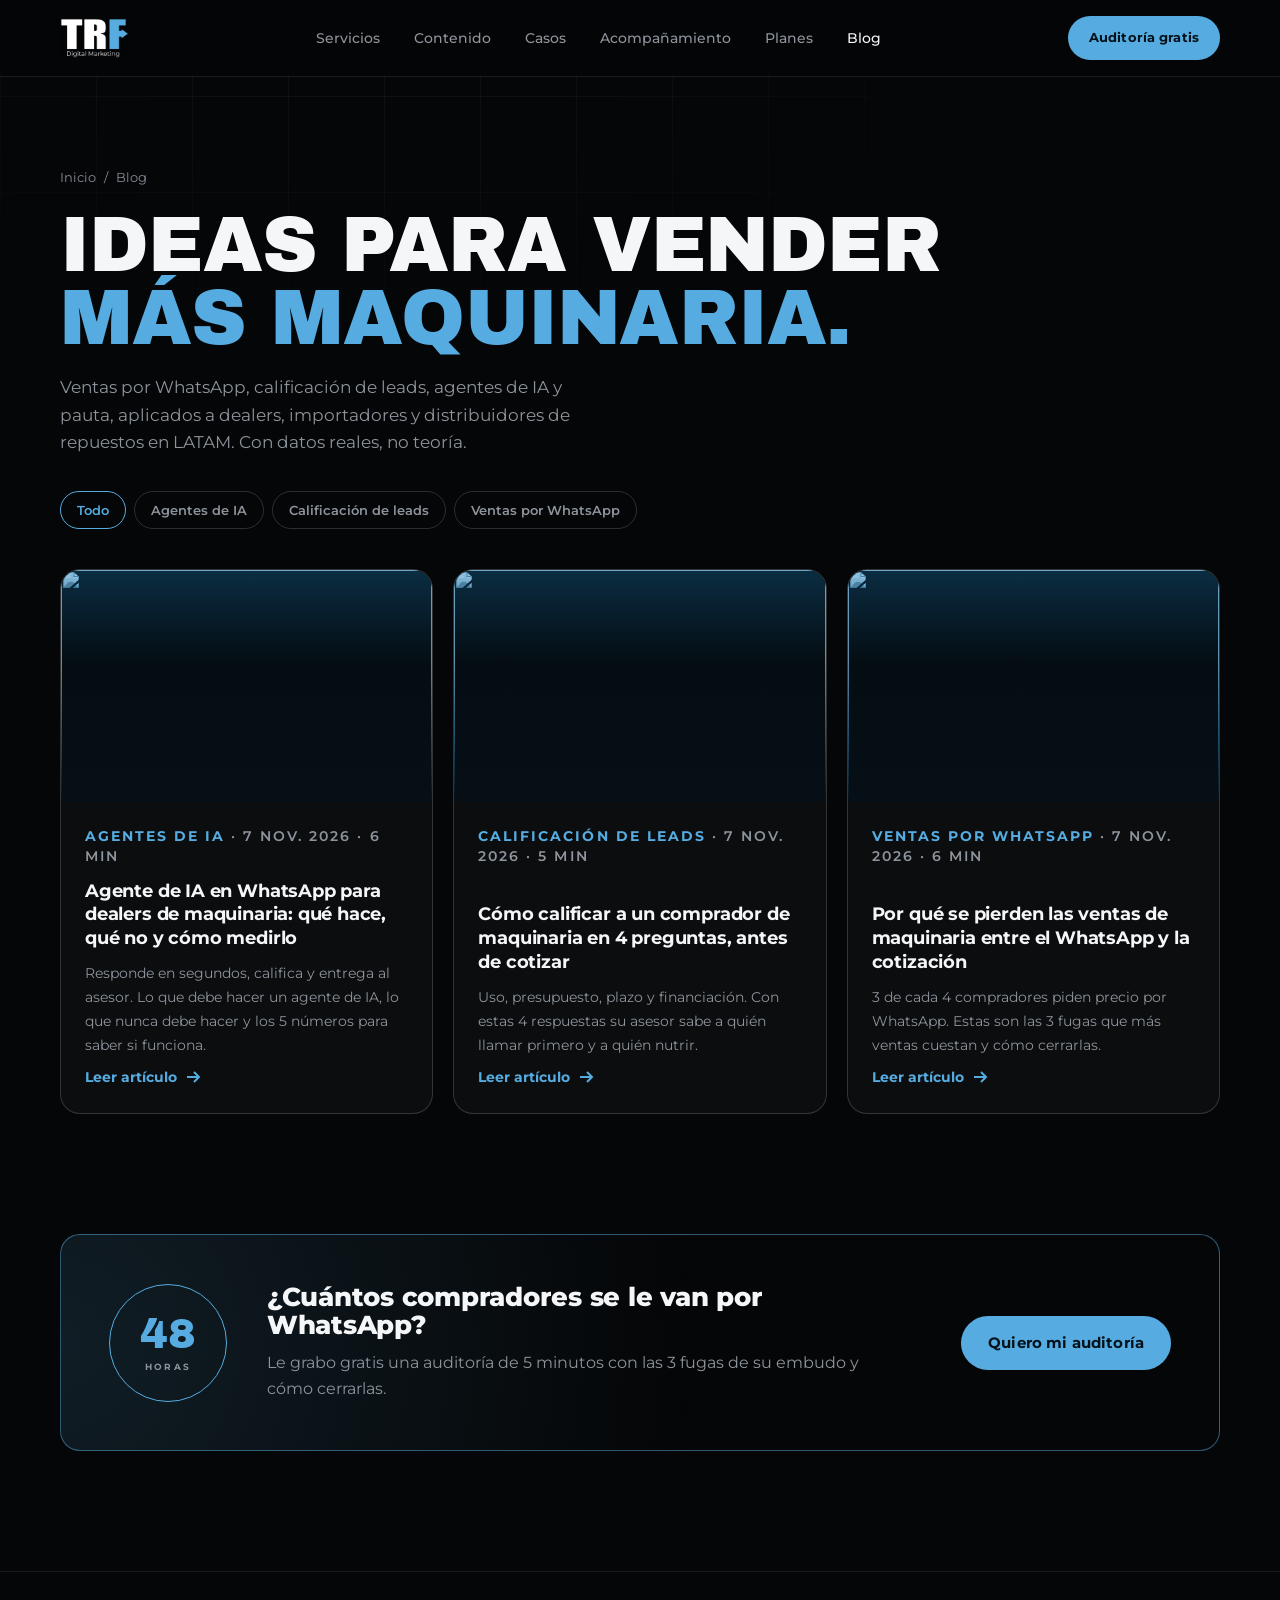
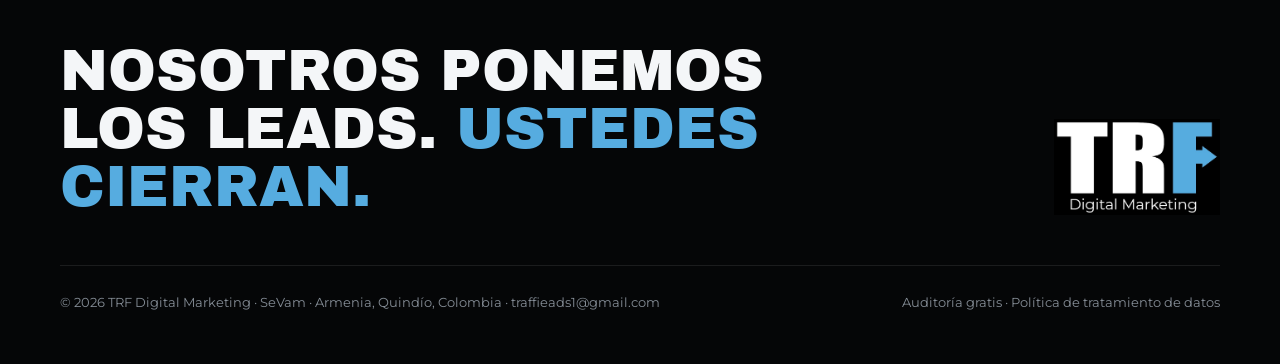
==== commit 8492cd4f: "Accesibilidad: más contraste en textos pequeños y nombres de enlaces del blog Co-Authored-By: Claude" ====
--- a/blog/index.html
+++ b/blog/index.html
@@ -53,9 +53,9 @@
     <div class="wrap">
       <div class="posts" id="posts-list" style="margin-top:0">
 <!--TARJETAS:INICIO-->
-<article class="pcard" data-cat="Agentes de IA"><a class="ph" href="agente-ia-whatsapp-maquinaria.html" tabindex="-1" aria-hidden="true"><img loading="lazy" alt="" width="800" height="500" src="https://images.unsplash.com/photo-1653315918051-8c4925a4874f?w=800&q=65&auto=format&fit=crop"></a><div class="pcard-body"><p class="pmeta"><b>Agentes de IA</b> · <time datetime="2026-11-07">7 nov. 2026</time> · 6 min</p><h3><a href="agente-ia-whatsapp-maquinaria.html">Agente de IA en WhatsApp para dealers de maquinaria: qué hace, qué no y cómo medirlo</a></h3><p class="pres">Responde en segundos, califica y entrega al asesor. Lo que debe hacer un agente de IA, lo que nunca debe hacer y los 5 números para saber si funciona.</p><a class="plink" href="agente-ia-whatsapp-maquinaria.html" aria-label="Leer: Agente de IA en WhatsApp para dealers de maquinaria: qué hace, qué no y cómo medirlo">Leer artículo <svg class="arrow" viewBox="0 0 16 16" fill="none" stroke="currentColor" stroke-width="2" aria-hidden="true"><path d="M2 8h12M9 3l5 5-5 5"/></svg></a></div></article>
-<article class="pcard" data-cat="Calificación de leads"><a class="ph" href="calificar-comprador-maquinaria.html" tabindex="-1" aria-hidden="true"><img loading="lazy" alt="" width="800" height="500" src="https://images.unsplash.com/photo-1714627798569-b3e36d409c4b?w=800&q=65&auto=format&fit=crop"></a><div class="pcard-body"><p class="pmeta"><b>Calificación de leads</b> · <time datetime="2026-11-07">7 nov. 2026</time> · 5 min</p><h3><a href="calificar-comprador-maquinaria.html">Cómo calificar a un comprador de maquinaria en 4 preguntas, antes de cotizar</a></h3><p class="pres">Uso, presupuesto, plazo y financiación. Con estas 4 respuestas su asesor sabe a quién llamar primero y a quién nutrir.</p><a class="plink" href="calificar-comprador-maquinaria.html" aria-label="Leer: Cómo calificar a un comprador de maquinaria en 4 preguntas, antes de cotizar">Leer artículo <svg class="arrow" viewBox="0 0 16 16" fill="none" stroke="currentColor" stroke-width="2" aria-hidden="true"><path d="M2 8h12M9 3l5 5-5 5"/></svg></a></div></article>
-<article class="pcard" data-cat="Ventas por WhatsApp"><a class="ph" href="ventas-maquinaria-whatsapp-cotizacion.html" tabindex="-1" aria-hidden="true"><img loading="lazy" alt="" width="800" height="500" src="https://images.unsplash.com/photo-1637669886956-bf0e1cc4f0d3?w=800&q=65&auto=format&fit=crop"></a><div class="pcard-body"><p class="pmeta"><b>Ventas por WhatsApp</b> · <time datetime="2026-11-07">7 nov. 2026</time> · 6 min</p><h3><a href="ventas-maquinaria-whatsapp-cotizacion.html">Por qué se pierden las ventas de maquinaria entre el WhatsApp y la cotización</a></h3><p class="pres">3 de cada 4 compradores piden precio por WhatsApp. Estas son las 3 fugas que más ventas cuestan y cómo cerrarlas.</p><a class="plink" href="ventas-maquinaria-whatsapp-cotizacion.html" aria-label="Leer: Por qué se pierden las ventas de maquinaria entre el WhatsApp y la cotización">Leer artículo <svg class="arrow" viewBox="0 0 16 16" fill="none" stroke="currentColor" stroke-width="2" aria-hidden="true"><path d="M2 8h12M9 3l5 5-5 5"/></svg></a></div></article>
+<article class="pcard" data-cat="Agentes de IA"><a class="ph" href="agente-ia-whatsapp-maquinaria.html" tabindex="-1" aria-hidden="true"><img loading="lazy" alt="" width="800" height="500" src="https://images.unsplash.com/photo-1653315918051-8c4925a4874f?w=800&q=65&auto=format&fit=crop"></a><div class="pcard-body"><p class="pmeta"><b>Agentes de IA</b> · <time datetime="2026-11-07">7 nov. 2026</time> · 6 min</p><h3><a href="agente-ia-whatsapp-maquinaria.html">Agente de IA en WhatsApp para dealers de maquinaria: qué hace, qué no y cómo medirlo</a></h3><p class="pres">Responde en segundos, califica y entrega al asesor. Lo que debe hacer un agente de IA, lo que nunca debe hacer y los 5 números para saber si funciona.</p><a class="plink" href="agente-ia-whatsapp-maquinaria.html" aria-label="Leer artículo: Agente de IA en WhatsApp para dealers de maquinaria: qué hace, qué no y cómo medirlo">Leer artículo <svg class="arrow" viewBox="0 0 16 16" fill="none" stroke="currentColor" stroke-width="2" aria-hidden="true"><path d="M2 8h12M9 3l5 5-5 5"/></svg></a></div></article>
+<article class="pcard" data-cat="Calificación de leads"><a class="ph" href="calificar-comprador-maquinaria.html" tabindex="-1" aria-hidden="true"><img loading="lazy" alt="" width="800" height="500" src="https://images.unsplash.com/photo-1714627798569-b3e36d409c4b?w=800&q=65&auto=format&fit=crop"></a><div class="pcard-body"><p class="pmeta"><b>Calificación de leads</b> · <time datetime="2026-11-07">7 nov. 2026</time> · 5 min</p><h3><a href="calificar-comprador-maquinaria.html">Cómo calificar a un comprador de maquinaria en 4 preguntas, antes de cotizar</a></h3><p class="pres">Uso, presupuesto, plazo y financiación. Con estas 4 respuestas su asesor sabe a quién llamar primero y a quién nutrir.</p><a class="plink" href="calificar-comprador-maquinaria.html" aria-label="Leer artículo: Cómo calificar a un comprador de maquinaria en 4 preguntas, antes de cotizar">Leer artículo <svg class="arrow" viewBox="0 0 16 16" fill="none" stroke="currentColor" stroke-width="2" aria-hidden="true"><path d="M2 8h12M9 3l5 5-5 5"/></svg></a></div></article>
+<article class="pcard" data-cat="Ventas por WhatsApp"><a class="ph" href="ventas-maquinaria-whatsapp-cotizacion.html" tabindex="-1" aria-hidden="true"><img loading="lazy" alt="" width="800" height="500" src="https://images.unsplash.com/photo-1637669886956-bf0e1cc4f0d3?w=800&q=65&auto=format&fit=crop"></a><div class="pcard-body"><p class="pmeta"><b>Ventas por WhatsApp</b> · <time datetime="2026-11-07">7 nov. 2026</time> · 6 min</p><h3><a href="ventas-maquinaria-whatsapp-cotizacion.html">Por qué se pierden las ventas de maquinaria entre el WhatsApp y la cotización</a></h3><p class="pres">3 de cada 4 compradores piden precio por WhatsApp. Estas son las 3 fugas que más ventas cuestan y cómo cerrarlas.</p><a class="plink" href="ventas-maquinaria-whatsapp-cotizacion.html" aria-label="Leer artículo: Por qué se pierden las ventas de maquinaria entre el WhatsApp y la cotización">Leer artículo <svg class="arrow" viewBox="0 0 16 16" fill="none" stroke="currentColor" stroke-width="2" aria-hidden="true"><path d="M2 8h12M9 3l5 5-5 5"/></svg></a></div></article>
 <!--TARJETAS:FIN-->
       </div>
     </div>
--- a/assets/site.css
+++ b/assets/site.css
@@ -2,7 +2,7 @@
 :root{
   --bg:#050607; --bg2:#0B0D0F; --glass:rgba(255,255,255,.035); --glass-2:rgba(255,255,255,.06);
   --line:rgba(255,255,255,.09); --line-2:rgba(255,255,255,.16);
-  --ink:#F4F6F8; --muted:#8D949B; --dim:#59606A;
+  --ink:#F4F6F8; --muted:#8D949B; --dim:#858D96;
   --b:#56ACE0; --b2:#8FD0F7; --b-ink:#04121C; --b-glow:rgba(86,172,224,.28); --b-soft:rgba(86,172,224,.10);
   --max:1200px; --r:20px;
   --display:"Archivo Black",Impact,sans-serif; --font:Montserrat,system-ui,sans-serif;
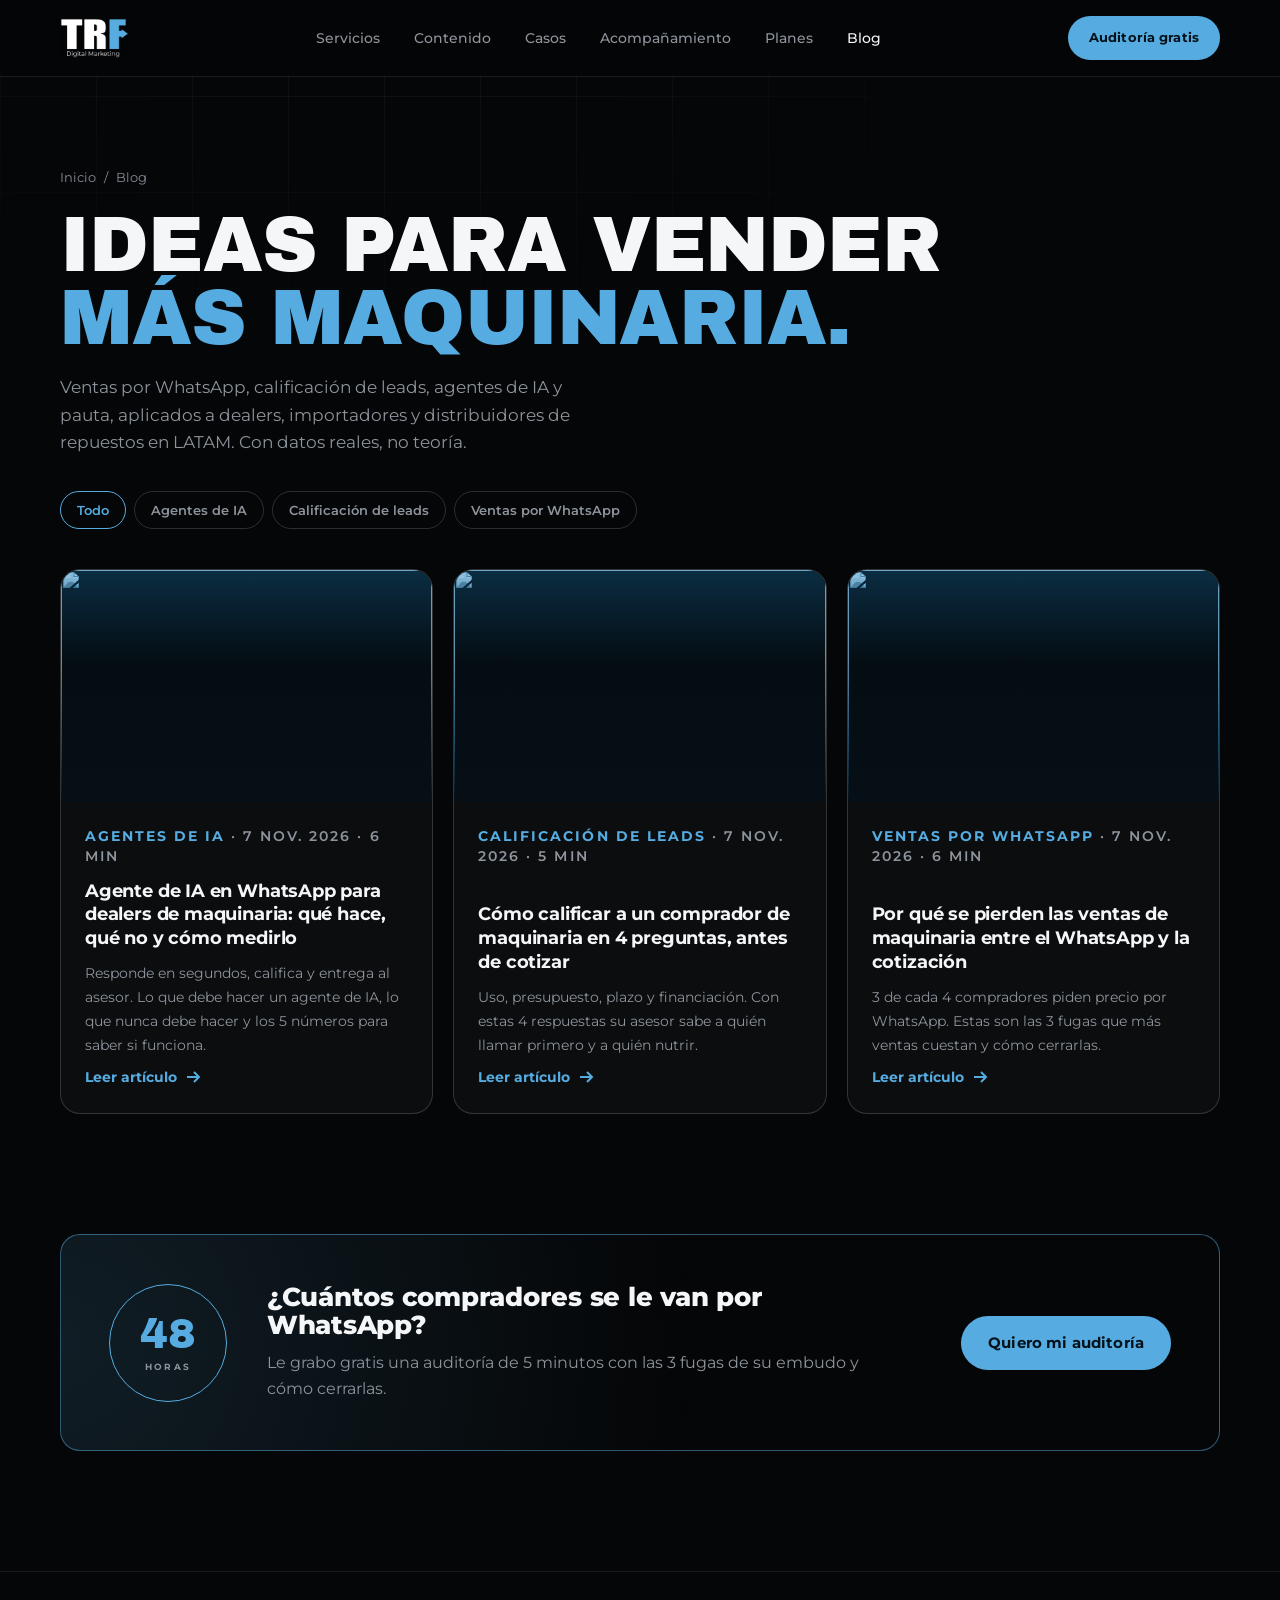
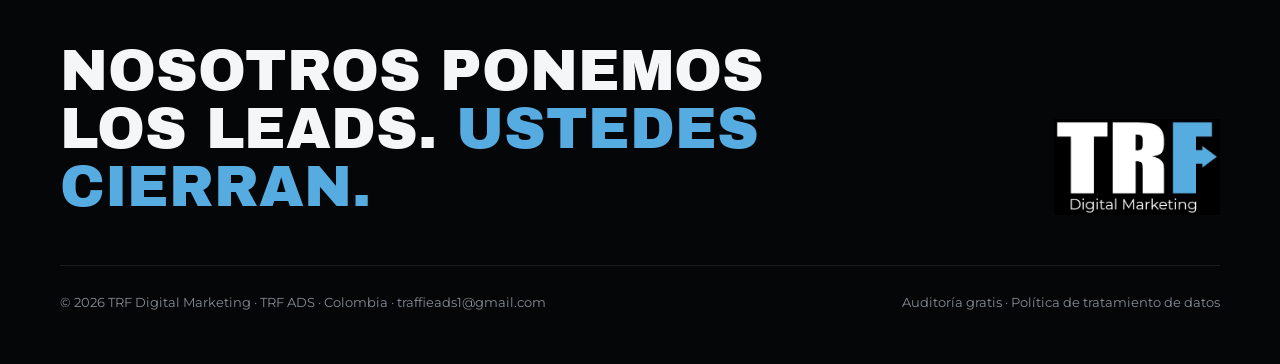
==== commit 116b19e2: "Marca TRF ADS Colombia y cifras en USD / COP - SeVam y Armenia reemplazados por TRF ADS y Colombia e" ====
--- a/blog/index.html
+++ b/blog/index.html
@@ -78,7 +78,7 @@
       <a class="foot-logo" href="../"><img src="../assets/logo-trf.png" alt="TRF Digital Marketing" width="166" height="96" loading="lazy"></a>
     </div>
     <div class="foot-bottom">
-      <span>© 2026 TRF Digital Marketing · SeVam · Armenia, Quindío, Colombia · <a href="mailto:traffieads1@gmail.com">traffieads1@gmail.com</a></span>
+      <span>© 2026 TRF Digital Marketing · TRF ADS · Colombia · <a href="mailto:traffieads1@gmail.com">traffieads1@gmail.com</a></span>
       <span><a href="../#auditoria">Auditoría gratis</a> · <a href="../#politica">Política de tratamiento de datos</a></span>
     </div>
   </div>
--- a/assets/site.css
+++ b/assets/site.css
@@ -436,3 +436,17 @@
 .ticker-eq .ticker-track span::after{width:12px;height:12px}
 .ticker-eq:hover .ticker-track,.ticker:hover .ticker-track{animation-play-state:paused}
 @media (max-width:640px){.ticker-eq{margin-bottom:70px;padding:22px 0}}
+
+/* =================== LOS NÚMEROS HABLAN (selector de moneda) =================== */
+.numbers{padding:90px 0 0}
+.numbers-head{display:flex;justify-content:space-between;align-items:flex-end;gap:24px;flex-wrap:wrap;margin-bottom:40px}
+.currency{display:flex;flex-direction:column;align-items:flex-end;gap:10px}
+.currency small{font-size:.74rem;color:var(--dim)}
+.seg{display:inline-flex;padding:4px;border-radius:999px;border:1px solid var(--line-2);background:var(--glass)}
+.seg button{font:700 .85rem var(--font);letter-spacing:.06em;color:var(--muted);background:transparent;border:0;border-radius:999px;padding:10px 20px;cursor:pointer;transition:background .2s,color .2s;min-height:40px}
+.seg button[aria-pressed="true"]{background:var(--b);color:var(--b-ink)}
+.seg button:hover:not([aria-pressed="true"]){color:var(--ink)}
+.stat b .money.cop{font-size:.62em}
+.metric b .money.cop{font-size:.85em}
+.float b .money.cop{font-size:.9em}
+@media (max-width:640px){.numbers{padding-top:70px}.currency{align-items:flex-start}}
